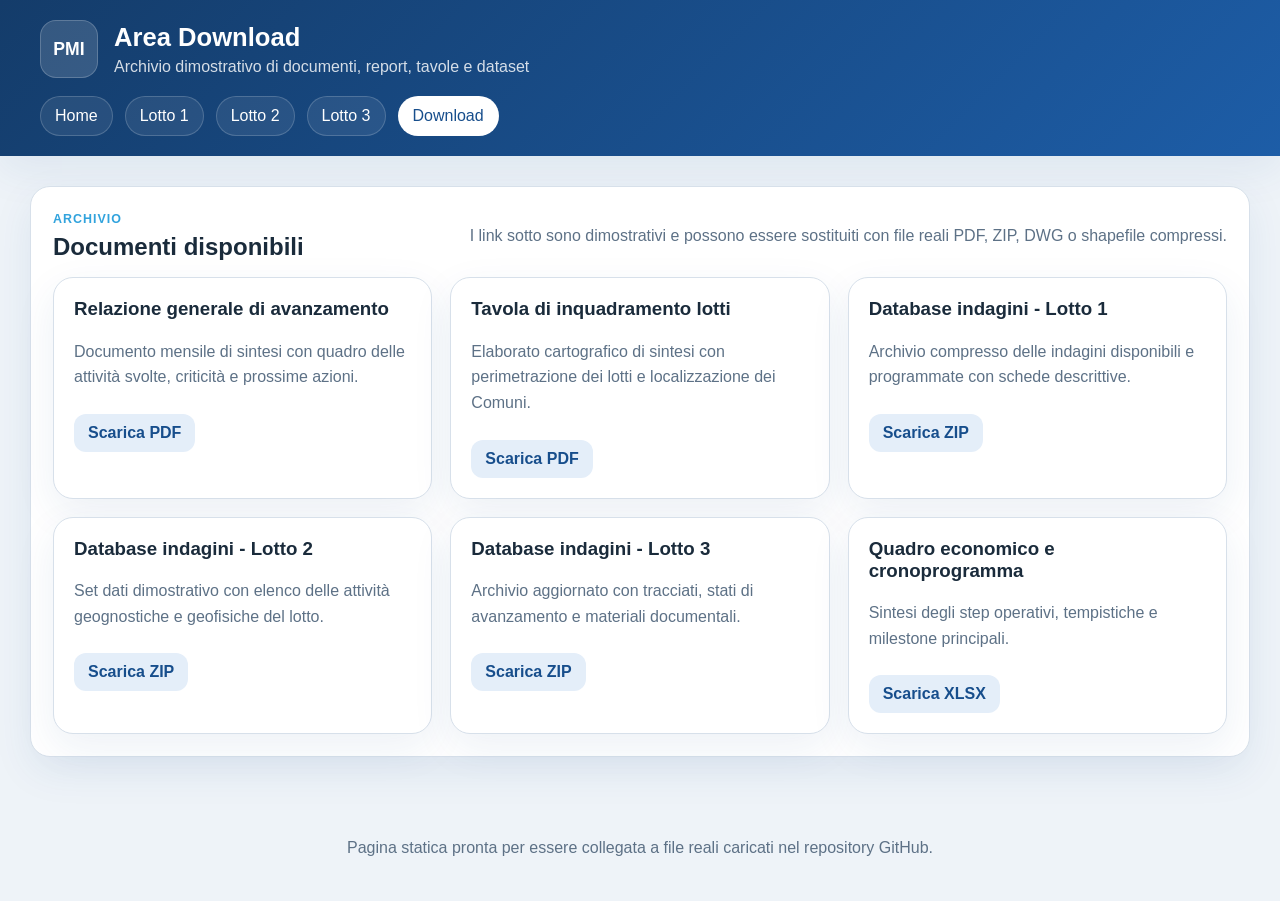
==== download.html @ 0e0c2eb6 "Add files via upload" ====
<!DOCTYPE html>
<html lang="it">
<head>
  <meta charset="UTF-8">
  <meta name="viewport" content="width=device-width, initial-scale=1.0">
  <title>Download - Portale Monitoraggio Indagini</title>
  <link rel="stylesheet" href="assets/css/style.css">
</head>
<body>
  <header class="site-header">
    <div class="brand-wrap">
      <div class="brand-badge">PMI</div>
      <div>
        <h1>Area Download</h1>
        <p class="subtitle">Archivio dimostrativo di documenti, report, tavole e dataset</p>
      </div>
    </div>
    <nav class="main-nav">
      <a href="index.html">Home</a>
      <a href="lotto1.html">Lotto 1</a>
      <a href="lotto2.html">Lotto 2</a>
      <a href="lotto3.html">Lotto 3</a>
      <a href="download.html" class="active">Download</a>
    </nav>
  </header>

  <main>
    <section class="content-card">
      <div class="section-head">
        <div>
          <span class="eyebrow">Archivio</span>
          <h2>Documenti disponibili</h2>
        </div>
        <p class="section-note">I link sotto sono dimostrativi e possono essere sostituiti con file reali PDF, ZIP, DWG o shapefile compressi.</p>
      </div>
      <div class="download-grid">
        <article class="download-card">
          <h3>Relazione generale di avanzamento</h3>
          <p>Documento mensile di sintesi con quadro delle attività svolte, criticità e prossime azioni.</p>
          <a href="#">Scarica PDF</a>
        </article>
        <article class="download-card">
          <h3>Tavola di inquadramento lotti</h3>
          <p>Elaborato cartografico di sintesi con perimetrazione dei lotti e localizzazione dei Comuni.</p>
          <a href="#">Scarica PDF</a>
        </article>
        <article class="download-card">
          <h3>Database indagini - Lotto 1</h3>
          <p>Archivio compresso delle indagini disponibili e programmate con schede descrittive.</p>
          <a href="#">Scarica ZIP</a>
        </article>
        <article class="download-card">
          <h3>Database indagini - Lotto 2</h3>
          <p>Set dati dimostrativo con elenco delle attività geognostiche e geofisiche del lotto.</p>
          <a href="#">Scarica ZIP</a>
        </article>
        <article class="download-card">
          <h3>Database indagini - Lotto 3</h3>
          <p>Archivio aggiornato con tracciati, stati di avanzamento e materiali documentali.</p>
          <a href="#">Scarica ZIP</a>
        </article>
        <article class="download-card">
          <h3>Quadro economico e cronoprogramma</h3>
          <p>Sintesi degli step operativi, tempistiche e milestone principali.</p>
          <a href="#">Scarica XLSX</a>
        </article>
      </div>
    </section>
  </main>

  <footer class="site-footer">
    <p>Pagina statica pronta per essere collegata a file reali caricati nel repository GitHub.</p>
  </footer>
</body>
</html>
---- assets/css/style.css ----
:root {
  --bg: #eef3f8;
  --panel: #ffffff;
  --line: #d7e0ea;
  --text: #1a2b3b;
  --muted: #5d7186;
  --primary: #174e8c;
  --primary-soft: #e4eef9;
  --accent: #31a3dd;
  --lot1: #2e7d32;
  --lot2: #ef6c00;
  --lot3: #7b1fa2;
  --shadow: 0 14px 40px rgba(23, 78, 140, 0.08);
}

* { box-sizing: border-box; }
html, body { margin: 0; padding: 0; font-family: Inter, Arial, sans-serif; color: var(--text); background: var(--bg); }
a { color: var(--primary); text-decoration: none; }
a:hover { text-decoration: underline; }

.site-header {
  background: linear-gradient(135deg, #143c6a, #1d5da7);
  color: #fff;
  padding: 20px clamp(16px, 4vw, 40px);
  box-shadow: var(--shadow);
}
.brand-wrap { display: flex; gap: 16px; align-items: center; flex-wrap: wrap; }
.brand-badge {
  width: 58px; height: 58px; border-radius: 16px; display: grid; place-items: center;
  font-weight: 800; font-size: 1.1rem; background: rgba(255,255,255,.14); border: 1px solid rgba(255,255,255,.2);
}
.site-header h1 { margin: 0; font-size: clamp(1.5rem, 2vw, 2.2rem); }
.subtitle { margin: 6px 0 0; color: rgba(255,255,255,.82); }
.main-nav { margin-top: 18px; display: flex; gap: 12px; flex-wrap: wrap; }
.main-nav a {
  color: #fff; padding: 10px 14px; border-radius: 999px; border: 1px solid rgba(255,255,255,.18);
  background: rgba(255,255,255,.08);
}
.main-nav a.active, .main-nav a:hover { background: #fff; color: var(--primary); text-decoration: none; }

main { padding: clamp(16px, 3vw, 30px); }
.hero-section {
  display: grid; grid-template-columns: 1.6fr .9fr; gap: 20px; align-items: stretch; margin-bottom: 20px;
}
.hero-section h2 { margin: 8px 0 12px; font-size: clamp(1.8rem, 3vw, 2.6rem); }
.hero-section p { line-height: 1.65; color: var(--muted); }
.eyebrow {
  display: inline-block; font-size: .78rem; font-weight: 700; letter-spacing: .08em;
  text-transform: uppercase; color: var(--accent);
}
.hero-card, .content-card, .panel, .mini-card, .download-card {
  background: var(--panel); border: 1px solid var(--line); border-radius: 20px; box-shadow: var(--shadow);
}
.hero-card {
  padding: 22px; display: grid; gap: 14px;
}
.hero-metric {
  padding: 16px; background: var(--primary-soft); border-radius: 16px; border: 1px solid #c9daee;
}
.hero-metric span, .section-note { color: var(--muted); }
.hero-metric strong { display: block; margin-top: 8px; font-size: 2rem; color: var(--primary); }

.content-card { padding: 22px; margin-bottom: 20px; }
.section-head, .panel-head {
  display: flex; align-items: flex-end; justify-content: space-between; gap: 16px; flex-wrap: wrap; margin-bottom: 16px;
}
.section-head h3, .section-head h2, .panel-head h2 { margin: 6px 0 0; }
.map-home, .map-lot {
  width: 100%; border-radius: 18px; border: 1px solid var(--line); overflow: hidden;
}
.map-home { height: 520px; }
.map-lot { height: 620px; }
.lot-buttons { display: flex; gap: 12px; flex-wrap: wrap; margin-top: 16px; }
.lot-chip {
  display: inline-flex; padding: 12px 18px; border-radius: 999px; color: #fff; font-weight: 700; text-decoration: none;
}
.lot-chip:hover { text-decoration: none; opacity: .92; }
.lot-1 { background: var(--lot1); }
.lot-2 { background: var(--lot2); }
.lot-3 { background: var(--lot3); }

.cards-grid.three-cols {
  display: grid; grid-template-columns: repeat(3, 1fr); gap: 18px;
}
.mini-card { padding: 20px; }
.mini-card h4 { margin-top: 0; }
.mini-card p { color: var(--muted); line-height: 1.55; }

.dashboard-layout {
  display: grid; grid-template-columns: minmax(270px, 320px) minmax(480px, 1fr) minmax(270px, 320px);
  gap: 18px; align-items: start;
}
.sidebar { display: grid; gap: 18px; }
.panel { padding: 18px; }
.list-block + .list-block { margin-top: 14px; }
.list-block h3 {
  margin: 0 0 10px; font-size: 1rem; padding-bottom: 8px; border-bottom: 1px solid var(--line);
}
.badge-list, .planned-list { list-style: none; margin: 0; padding: 0; display: grid; gap: 8px; }
.badge-list li, .planned-list li, .legend-row {
  display: flex; align-items: center; justify-content: space-between; gap: 10px; padding: 10px 12px;
  border-radius: 12px; background: #f7fafd; border: 1px solid #e1ebf5;
}
.badge-count {
  min-width: 34px; height: 34px; border-radius: 999px; display: grid; place-items: center; font-weight: 700;
  background: var(--primary); color: #fff;
}
.planned-list li { align-items: flex-start; flex-direction: column; }
.planned-list strong { color: var(--primary); }
.lot-summary {
  display: grid; grid-template-columns: repeat(3, 1fr); gap: 12px; margin-bottom: 16px;
}
.summary-card {
  padding: 12px 14px; border: 1px solid var(--line); border-radius: 14px; background: #f8fbff;
}
.summary-card span { display: block; color: var(--muted); font-size: .88rem; }
.summary-card strong { display: block; margin-top: 8px; font-size: 1.5rem; color: var(--primary); }
.progress-legend { margin-top: 16px; display: grid; gap: 8px; }
.legend-left { display: flex; align-items: center; gap: 10px; }
.legend-dot { width: 12px; height: 12px; border-radius: 999px; }

.download-grid {
  display: grid; grid-template-columns: repeat(3, 1fr); gap: 18px;
}
.download-card { padding: 20px; }
.download-card h3 { margin-top: 0; }
.download-card p { color: var(--muted); line-height: 1.6; }
.download-card a {
  display: inline-block; margin-top: 8px; padding: 10px 14px; border-radius: 12px; background: var(--primary-soft); font-weight: 700;
}
.download-card a:hover { text-decoration: none; }

.site-footer {
  padding: 16px 30px 28px; text-align: center; color: var(--muted);
}

.leaflet-popup-content-wrapper { border-radius: 14px; }
.popup-title { margin: 0 0 6px; font-size: 1rem; }
.popup-link {
  display: inline-block; margin-top: 8px; padding: 8px 12px; border-radius: 999px; background: var(--primary); color: #fff !important; text-decoration: none;
}

@media (max-width: 1180px) {
  .dashboard-layout { grid-template-columns: 1fr; }
  .map-lot { height: 520px; }
}

@media (max-width: 900px) {
  .hero-section, .cards-grid.three-cols, .download-grid, .lot-summary { grid-template-columns: 1fr; }
  .map-home { height: 420px; }
}

@media (max-width: 640px) {
  .site-header, main { padding-left: 14px; padding-right: 14px; }
  .panel, .content-card, .hero-card, .mini-card, .download-card { padding: 16px; }
  .map-home { height: 340px; }
  .map-lot { height: 420px; }
}
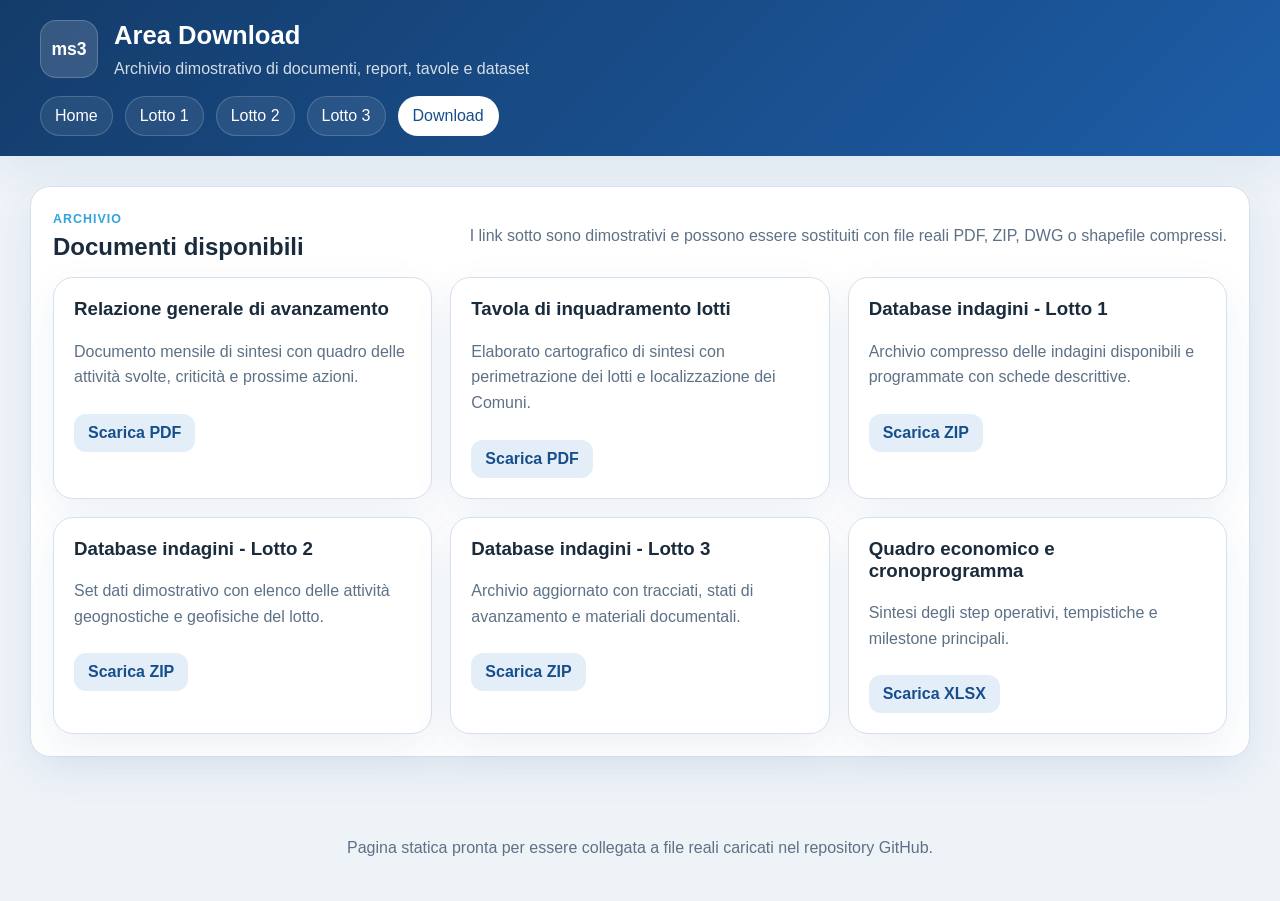
==== commit 91ac8ff6: "Update download.html" ====
--- a/download.html
+++ b/download.html
@@ -9,7 +9,8 @@
 <body>
   <header class="site-header">
     <div class="brand-wrap">
-      <div class="brand-badge">PMI</div>
+      <div class="brand-badge">ms3</div>
+      
       <div>
         <h1>Area Download</h1>
         <p class="subtitle">Archivio dimostrativo di documenti, report, tavole e dataset</p>
--- a/assets/css/style.css
+++ b/assets/css/style.css
@@ -13,146 +13,651 @@
   --shadow: 0 14px 40px rgba(23, 78, 140, 0.08);
 }
 
-* { box-sizing: border-box; }
-html, body { margin: 0; padding: 0; font-family: Inter, Arial, sans-serif; color: var(--text); background: var(--bg); }
-a { color: var(--primary); text-decoration: none; }
-a:hover { text-decoration: underline; }
-
+* {
+  box-sizing: border-box;
+}
+
+html,
+body {
+  margin: 0;
+  padding: 0;
+  font-family: Inter, Arial, sans-serif;
+  color: var(--text);
+  background: var(--bg);
+}
+
+a {
+  color: var(--primary);
+  text-decoration: none;
+}
+
+a:hover {
+  text-decoration: underline;
+}
+
+/* HEADER */
 .site-header {
   background: linear-gradient(135deg, #143c6a, #1d5da7);
   color: #fff;
   padding: 20px clamp(16px, 4vw, 40px);
   box-shadow: var(--shadow);
 }
-.brand-wrap { display: flex; gap: 16px; align-items: center; flex-wrap: wrap; }
+
+.header-inner {
+  width: 100%;
+}
+
+.hero-top {
+  display: flex;
+  align-items: flex-start;
+  justify-content: flex-start;
+  gap: 16px;
+  width: 100%;}
+
+.brand-wrap {
+  display: flex;
+  gap: 16px;
+  align-items: center;
+  flex-wrap: wrap;
+}
+
 .brand-badge {
-  width: 58px; height: 58px; border-radius: 16px; display: grid; place-items: center;
-  font-weight: 800; font-size: 1.1rem; background: rgba(255,255,255,.14); border: 1px solid rgba(255,255,255,.2);
-}
-.site-header h1 { margin: 0; font-size: clamp(1.5rem, 2vw, 2.2rem); }
-.subtitle { margin: 6px 0 0; color: rgba(255,255,255,.82); }
-.main-nav { margin-top: 18px; display: flex; gap: 12px; flex-wrap: wrap; }
+  width: 58px;
+  height: 58px;
+  border-radius: 16px;
+  display: grid;
+  place-items: center;
+  font-weight: 800;
+  font-size: 1.1rem;
+  background: rgba(255, 255, 255, 0.14);
+  border: 1px solid rgba(255, 255, 255, 0.2);
+  flex: 0 0 auto;
+}
+
+.hero-title-block {
+  flex: 1 1 auto;
+  min-width: 0;
+}
+
+.hero-title-line {
+  display: flex;
+  align-items: center;
+  gap: 10px;
+  flex-wrap: wrap;
+}
+
+.hero-title-line h1,
+.hero-title-line h2 {
+  margin: 0;
+  color: #fff;
+}
+
+.hero-title-line h1 {
+  font-size: 2.2rem;
+  line-height: 1.1;
+}
+
+.hero-title-line h2 {
+  font-size: 1.6rem;
+  font-weight: 600;
+  line-height: 1.1;
+}
+
+.hero-separator {
+  font-size: 1.5rem;
+  font-weight: 700;
+  line-height: 1;
+  color: #fff;
+}
+
+.site-header h1 {
+  margin: 0;
+  font-size: clamp(1.5rem, 2vw, 2.2rem);
+}
+
+.subtitle {
+  margin: 10px 0 0;
+  color: rgba(255, 255, 255, 0.82);
+}
+
+.logo-dc {
+  flex: 0 0 auto;
+  display: block;
+  height: 72px;
+  width: auto;
+  max-width: 240px;
+  object-fit: contain;
+  margin-left: auto;
+}
+
+.main-nav {
+  margin-top: 18px;
+  display: flex;
+  gap: 12px;
+  flex-wrap: wrap;
+}
+
 .main-nav a {
-  color: #fff; padding: 10px 14px; border-radius: 999px; border: 1px solid rgba(255,255,255,.18);
-  background: rgba(255,255,255,.08);
-}
-.main-nav a.active, .main-nav a:hover { background: #fff; color: var(--primary); text-decoration: none; }
-
-main { padding: clamp(16px, 3vw, 30px); }
+  color: #fff;
+  padding: 10px 14px;
+  border-radius: 999px;
+  border: 1px solid rgba(255, 255, 255, 0.18);
+  background: rgba(255, 255, 255, 0.08);
+}
+
+.main-nav a.active,
+.main-nav a:hover {
+  background: #fff;
+  color: var(--primary);
+  text-decoration: none;
+}
+
+/* LAYOUT GENERALE */
+main {
+  padding: clamp(16px, 3vw, 30px);
+}
+
 .hero-section {
-  display: grid; grid-template-columns: 1.6fr .9fr; gap: 20px; align-items: stretch; margin-bottom: 20px;
-}
-.hero-section h2 { margin: 8px 0 12px; font-size: clamp(1.8rem, 3vw, 2.6rem); }
-.hero-section p { line-height: 1.65; color: var(--muted); }
+  display: grid;
+  grid-template-columns: 1.6fr 0.9fr;
+  gap: 20px;
+  align-items: stretch;
+  margin-bottom: 20px;
+}
+
+.hero-section h2 {
+  margin: 8px 0 12px;
+  font-size: clamp(1.8rem, 3vw, 2.6rem);
+}
+
+.hero-section p {
+  line-height: 1.65;
+  color: var(--muted);
+}
+
 .eyebrow {
-  display: inline-block; font-size: .78rem; font-weight: 700; letter-spacing: .08em;
-  text-transform: uppercase; color: var(--accent);
-}
-.hero-card, .content-card, .panel, .mini-card, .download-card {
-  background: var(--panel); border: 1px solid var(--line); border-radius: 20px; box-shadow: var(--shadow);
-}
+  display: inline-block;
+  font-size: 0.78rem;
+  font-weight: 700;
+  letter-spacing: 0.08em;
+  text-transform: uppercase;
+  color: var(--accent);
+}
+
+.hero-card,
+.content-card,
+.panel,
+.mini-card,
+.download-card {
+  background: var(--panel);
+  border: 1px solid var(--line);
+  border-radius: 20px;
+  box-shadow: var(--shadow);
+}
+
 .hero-card {
-  padding: 22px; display: grid; gap: 14px;
-}
+  padding: 22px;
+  display: grid;
+  gap: 14px;
+}
+
 .hero-metric {
-  padding: 16px; background: var(--primary-soft); border-radius: 16px; border: 1px solid #c9daee;
-}
-.hero-metric span, .section-note { color: var(--muted); }
-.hero-metric strong { display: block; margin-top: 8px; font-size: 2rem; color: var(--primary); }
-
-.content-card { padding: 22px; margin-bottom: 20px; }
-.section-head, .panel-head {
-  display: flex; align-items: flex-end; justify-content: space-between; gap: 16px; flex-wrap: wrap; margin-bottom: 16px;
-}
-.section-head h3, .section-head h2, .panel-head h2 { margin: 6px 0 0; }
-.map-home, .map-lot {
-  width: 100%; border-radius: 18px; border: 1px solid var(--line); overflow: hidden;
-}
-.map-home { height: 520px; }
-.map-lot { height: 620px; }
-.lot-buttons { display: flex; gap: 12px; flex-wrap: wrap; margin-top: 16px; }
+  padding: 16px;
+  background: var(--primary-soft);
+  border-radius: 16px;
+  border: 1px solid #c9daee;
+}
+
+.hero-metric span,
+.section-note {
+  color: var(--muted);
+}
+
+.hero-metric strong {
+  display: block;
+  margin-top: 8px;
+  font-size: 2rem;
+  color: var(--primary);
+}
+
+.content-card {
+  padding: 22px;
+  margin-bottom: 20px;
+}
+
+.section-head,
+.panel-head {
+  display: flex;
+  align-items: flex-end;
+  justify-content: space-between;
+  gap: 16px;
+  flex-wrap: wrap;
+  margin-bottom: 16px;
+}
+
+.section-head h3,
+.section-head h2,
+.panel-head h2 {
+  margin: 6px 0 0;
+}
+
+/* MAPPE */
+.map-home,
+.map-lot {
+  width: 100%;
+  border-radius: 18px;
+  border: 1px solid var(--line);
+  overflow: hidden;
+}
+
+.map-home {
+  height: 520px;
+}
+
+.map-lot {
+  height: 620px;
+}
+
+#homeMap,
+#lotMap {
+  position: relative;
+  z-index: 1;
+}
+
+/* PULSANTI LOTTO */
+.lot-buttons {
+  display: flex;
+  gap: 12px;
+  flex-wrap: wrap;
+  margin-top: 16px;
+}
+
 .lot-chip {
-  display: inline-flex; padding: 12px 18px; border-radius: 999px; color: #fff; font-weight: 700; text-decoration: none;
-}
-.lot-chip:hover { text-decoration: none; opacity: .92; }
-.lot-1 { background: var(--lot1); }
-.lot-2 { background: var(--lot2); }
-.lot-3 { background: var(--lot3); }
-
+  display: inline-flex;
+  padding: 12px 18px;
+  border-radius: 999px;
+  color: #fff;
+  font-weight: 700;
+  text-decoration: none;
+}
+
+.lot-chip:hover {
+  text-decoration: none;
+  opacity: 0.92;
+}
+
+.lot-1 {
+  background: var(--lot1);
+}
+
+.lot-2 {
+  background: var(--lot2);
+}
+
+.lot-3 {
+  background: var(--lot3);
+}
+
+/* CARD */
 .cards-grid.three-cols {
-  display: grid; grid-template-columns: repeat(3, 1fr); gap: 18px;
-}
-.mini-card { padding: 20px; }
-.mini-card h4 { margin-top: 0; }
-.mini-card p { color: var(--muted); line-height: 1.55; }
-
+  display: grid;
+  grid-template-columns: repeat(3, 1fr);
+  gap: 18px;
+}
+
+.mini-card {
+  padding: 20px;
+}
+
+.mini-card h4 {
+  margin-top: 0;
+}
+
+.mini-card p {
+  color: var(--muted);
+  line-height: 1.55;
+}
+
+/* DASHBOARD */
 .dashboard-layout {
-  display: grid; grid-template-columns: minmax(270px, 320px) minmax(480px, 1fr) minmax(270px, 320px);
-  gap: 18px; align-items: start;
-}
-.sidebar { display: grid; gap: 18px; }
-.panel { padding: 18px; }
-.list-block + .list-block { margin-top: 14px; }
+  display: grid;
+  grid-template-columns: minmax(270px, 320px) minmax(480px, 1fr) minmax(270px, 320px);
+  gap: 18px;
+  align-items: start;
+}
+
+.sidebar {
+  display: grid;
+  gap: 18px;
+}
+
+.panel {
+  padding: 18px;
+}
+
+.list-block + .list-block {
+  margin-top: 14px;
+}
+
 .list-block h3 {
-  margin: 0 0 10px; font-size: 1rem; padding-bottom: 8px; border-bottom: 1px solid var(--line);
-}
-.badge-list, .planned-list { list-style: none; margin: 0; padding: 0; display: grid; gap: 8px; }
-.badge-list li, .planned-list li, .legend-row {
-  display: flex; align-items: center; justify-content: space-between; gap: 10px; padding: 10px 12px;
-  border-radius: 12px; background: #f7fafd; border: 1px solid #e1ebf5;
-}
+  margin: 0 0 10px;
+  font-size: 1rem;
+  padding-bottom: 8px;
+  border-bottom: 1px solid var(--line);
+}
+
+.badge-list,
+.planned-list {
+  list-style: none;
+  margin: 0;
+  padding: 0;
+  display: grid;
+  gap: 8px;
+}
+
+.badge-list li,
+.planned-list li,
+.legend-row {
+  display: flex;
+  align-items: center;
+  justify-content: space-between;
+  gap: 10px;
+  padding: 10px 12px;
+  border-radius: 12px;
+  background: #f7fafd;
+  border: 1px solid #e1ebf5;
+}
+
 .badge-count {
-  min-width: 34px; height: 34px; border-radius: 999px; display: grid; place-items: center; font-weight: 700;
-  background: var(--primary); color: #fff;
-}
-.planned-list li { align-items: flex-start; flex-direction: column; }
-.planned-list strong { color: var(--primary); }
+  min-width: 34px;
+  height: 34px;
+  border-radius: 999px;
+  display: grid;
+  place-items: center;
+  font-weight: 700;
+  background: var(--primary);
+  color: #fff;
+}
+
+.planned-list li {
+  align-items: flex-start;
+  flex-direction: column;
+}
+
+.planned-list strong {
+  color: var(--primary);
+}
+
 .lot-summary {
-  display: grid; grid-template-columns: repeat(3, 1fr); gap: 12px; margin-bottom: 16px;
-}
+  display: grid;
+  grid-template-columns: repeat(3, 1fr);
+  gap: 12px;
+  margin-bottom: 16px;
+}
+
 .summary-card {
-  padding: 12px 14px; border: 1px solid var(--line); border-radius: 14px; background: #f8fbff;
-}
-.summary-card span { display: block; color: var(--muted); font-size: .88rem; }
-.summary-card strong { display: block; margin-top: 8px; font-size: 1.5rem; color: var(--primary); }
-.progress-legend { margin-top: 16px; display: grid; gap: 8px; }
-.legend-left { display: flex; align-items: center; gap: 10px; }
-.legend-dot { width: 12px; height: 12px; border-radius: 999px; }
-
+  padding: 12px 14px;
+  border: 1px solid var(--line);
+  border-radius: 14px;
+  background: #f8fbff;
+}
+
+.summary-card span {
+  display: block;
+  color: var(--muted);
+  font-size: 0.88rem;
+}
+
+.summary-card strong {
+  display: block;
+  margin-top: 8px;
+  font-size: 1.5rem;
+  color: var(--primary);
+}
+
+.progress-legend {
+  margin-top: 16px;
+  display: grid;
+  gap: 8px;
+}
+
+.legend-left {
+  display: flex;
+  align-items: center;
+  gap: 10px;
+}
+
+.legend-dot {
+  width: 12px;
+  height: 12px;
+  border-radius: 999px;
+}
+
+/* DOWNLOAD */
 .download-grid {
-  display: grid; grid-template-columns: repeat(3, 1fr); gap: 18px;
-}
-.download-card { padding: 20px; }
-.download-card h3 { margin-top: 0; }
-.download-card p { color: var(--muted); line-height: 1.6; }
+  display: grid;
+  grid-template-columns: repeat(3, 1fr);
+  gap: 18px;
+}
+
+.download-card {
+  padding: 20px;
+}
+
+.download-card h3 {
+  margin-top: 0;
+}
+
+.download-card p {
+  color: var(--muted);
+  line-height: 1.6;
+}
+
 .download-card a {
-  display: inline-block; margin-top: 8px; padding: 10px 14px; border-radius: 12px; background: var(--primary-soft); font-weight: 700;
-}
-.download-card a:hover { text-decoration: none; }
-
+  display: inline-block;
+  margin-top: 8px;
+  padding: 10px 14px;
+  border-radius: 12px;
+  background: var(--primary-soft);
+  font-weight: 700;
+}
+
+.download-card a:hover {
+  text-decoration: none;
+}
+
+/* FOOTER */
 .site-footer {
-  padding: 16px 30px 28px; text-align: center; color: var(--muted);
-}
-
-.leaflet-popup-content-wrapper { border-radius: 14px; }
-.popup-title { margin: 0 0 6px; font-size: 1rem; }
+  padding: 16px 30px 28px;
+  text-align: center;
+  color: var(--muted);
+}
+
+/* POPUP LEAFLET */
+.leaflet-popup-content-wrapper {
+  border-radius: 14px;
+}
+
+.popup-title {
+  margin: 0 0 6px;
+  font-size: 1rem;
+}
+
 .popup-link {
-  display: inline-block; margin-top: 8px; padding: 8px 12px; border-radius: 999px; background: var(--primary); color: #fff !important; text-decoration: none;
-}
-
+  display: inline-block;
+  margin-top: 8px;
+  padding: 8px 12px;
+  border-radius: 999px;
+  background: var(--primary);
+  color: #fff !important;
+  text-decoration: none;
+}
+
+/* CONTROLLI LEAFLET */
+.leaflet-control-layers {
+  z-index: 9999 !important;
+  background: #ffffff !important;
+  border: 1px solid #cfcfcf !important;
+  border-radius: 8px;
+  box-shadow: 0 2px 10px rgba(0, 0, 0, 0.12);
+}
+
+.leaflet-control,
+.leaflet-control-layers,
+.opacity-control {
+  z-index: 9999 !important;
+}
+
+.leaflet-top,
+.leaflet-bottom {
+  z-index: 9999 !important;
+}
+
+/* RESPONSIVE */
 @media (max-width: 1180px) {
-  .dashboard-layout { grid-template-columns: 1fr; }
-  .map-lot { height: 520px; }
+  .dashboard-layout {
+    grid-template-columns: 1fr;
+  }
+
+  .map-lot {
+    height: 520px;
+  }
+}
+
+@media (max-width: 992px) {
+  .logo-dc {
+    height: 58px;
+    max-width: 190px;
+  }
+
+  .hero-title-line h1 {
+    font-size: 1.9rem;
+  }
+
+  .hero-title-line h2 {
+    font-size: 1.2rem;
+  }
 }
 
 @media (max-width: 900px) {
-  .hero-section, .cards-grid.three-cols, .download-grid, .lot-summary { grid-template-columns: 1fr; }
-  .map-home { height: 420px; }
+  .hero-section,
+  .cards-grid.three-cols,
+  .download-grid,
+  .lot-summary {
+    grid-template-columns: 1fr;
+  }
+
+  .map-home {
+    height: 420px;
+  }
+}
+
+@media (max-width: 768px) {
+  .hero-top {
+    flex-wrap: wrap;
+    align-items: flex-start;
+  }
+
+  .brand-badge {
+    order: 1;
+  }
+
+  .hero-title-block {
+    order: 2;
+    flex: 1 1 100%;
+  }
+
+  .logo-dc {
+    order: 3;
+    margin-left: 0;
+    height: 48px;
+    max-width: 150px;
+  }
+
+  .hero-title-line {
+    gap: 8px;
+  }
+
+  .hero-title-line h1 {
+    font-size: 1.6rem;
+  }
+
+  .hero-title-line h2 {
+    font-size: 1rem;
+  }
+
+  .hero-separator {
+    font-size: 1rem;
+  }
+
+  .site-header,
+  main {
+    padding-left: 14px;
+    padding-right: 14px;
+  }
+
+  .panel,
+  .content-card,
+  .hero-card,
+  .mini-card,
+  .download-card {
+    padding: 16px;
+  }
+
+  .map-home {
+    height: 340px;
+  }
+
+  .map-lot {
+    height: 420px;
+  }
 }
 
 @media (max-width: 640px) {
-  .site-header, main { padding-left: 14px; padding-right: 14px; }
-  .panel, .content-card, .hero-card, .mini-card, .download-card { padding: 16px; }
-  .map-home { height: 340px; }
-  .map-lot { height: 420px; }
-}
+  .main-nav {
+    gap: 8px;
+  }
+
+  .main-nav a {
+    padding: 9px 12px;
+    font-size: 0.95rem;
+  }
+}
+.home-brand {
+  display: flex;
+  align-items: center;
+  justify-content: space-between;
+  gap: 20px;
+}
+
+.home-logo-title {
+  display: flex;
+  align-items: center;
+  gap: 16px;
+  margin-left: auto;
+}
+
+.home-logo-title h1 {
+  margin: 0;
+  color: #fff;
+  font-size: 2.1rem;
+}
+
+.home-logo-title .subtitle {
+  margin: 6px 0 0;
+}
+
+@media (max-width: 768px) {
+  .home-brand {
+    flex-wrap: wrap;
+  }
+
+  .home-logo-title {
+    margin-left: 0;
+    flex-wrap: wrap;
+  }
+
+  .home-logo-title h1 {
+    font-size: 1.5rem;
+  }
+}
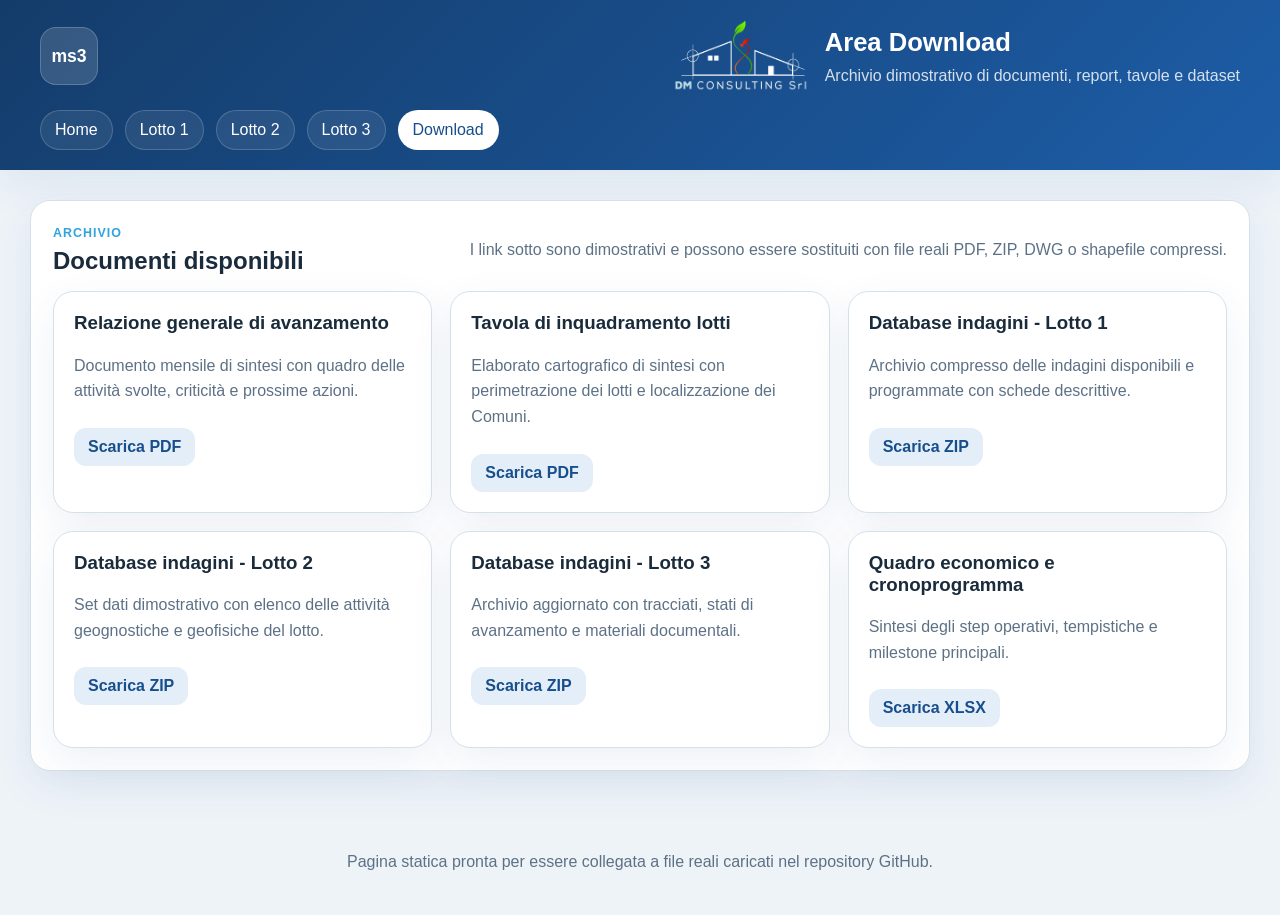
==== commit 977d7cf1: "Update download.html" ====
--- a/download.html
+++ b/download.html
@@ -10,6 +10,7 @@
   <header class="site-header">
     <div class="brand-wrap">
       <div class="brand-badge">ms3</div>
+       <img src="assets/images/DMConsulting1.png" class="logo-dc" alt="DM Consulting">
       
       <div>
         <h1>Area Download</h1>
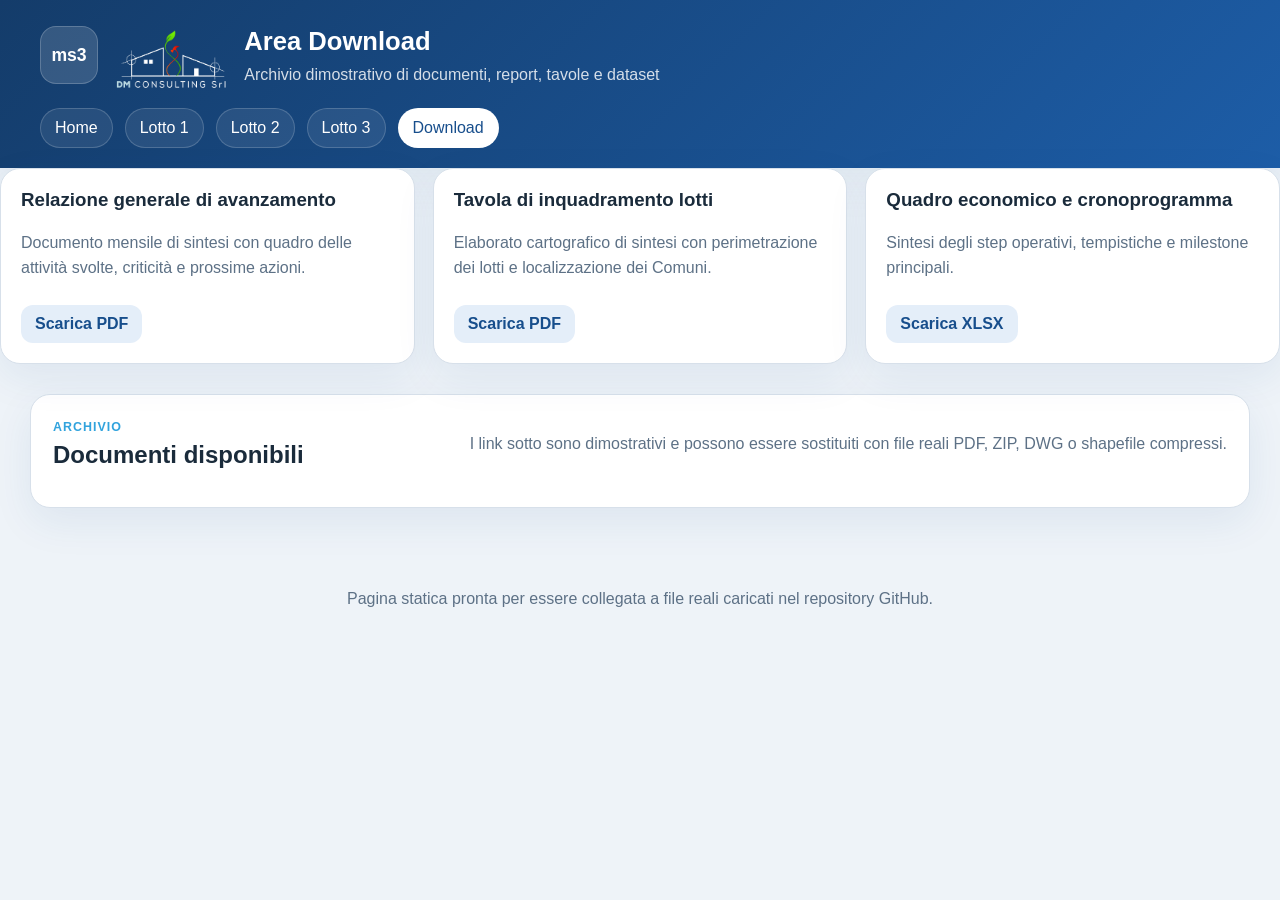
==== commit 58aec7f6: "Update download.html" ====
--- a/download.html
+++ b/download.html
@@ -26,6 +26,31 @@
     </nav>
   </header>
 
+<div class="download-grid" id="downloadGrid">
+  <article class="download-card">
+    <h3>Relazione generale di avanzamento</h3>
+    <p>Documento mensile di sintesi con quadro delle attività svolte, criticità e prossime azioni.</p>
+    <a href="#">Scarica PDF</a>
+  </article>
+
+  <article class="download-card">
+    <h3>Tavola di inquadramento lotti</h3>
+    <p>Elaborato cartografico di sintesi con perimetrazione dei lotti e localizzazione dei Comuni.</p>
+    <a href="#">Scarica PDF</a>
+  </article>
+
+  <article class="download-card">
+    <h3>Quadro economico e cronoprogramma</h3>
+    <p>Sintesi degli step operativi, tempistiche e milestone principali.</p>
+    <a href="#">Scarica XLSX</a>
+  </article>
+</div>
+
+
+
+
+
+  
   <main>
     <section class="content-card">
       <div class="section-head">
@@ -35,43 +60,83 @@
         </div>
         <p class="section-note">I link sotto sono dimostrativi e possono essere sostituiti con file reali PDF, ZIP, DWG o shapefile compressi.</p>
       </div>
-      <div class="download-grid">
-        <article class="download-card">
-          <h3>Relazione generale di avanzamento</h3>
-          <p>Documento mensile di sintesi con quadro delle attività svolte, criticità e prossime azioni.</p>
-          <a href="#">Scarica PDF</a>
-        </article>
-        <article class="download-card">
-          <h3>Tavola di inquadramento lotti</h3>
-          <p>Elaborato cartografico di sintesi con perimetrazione dei lotti e localizzazione dei Comuni.</p>
-          <a href="#">Scarica PDF</a>
-        </article>
-        <article class="download-card">
-          <h3>Database indagini - Lotto 1</h3>
-          <p>Archivio compresso delle indagini disponibili e programmate con schede descrittive.</p>
-          <a href="#">Scarica ZIP</a>
-        </article>
-        <article class="download-card">
-          <h3>Database indagini - Lotto 2</h3>
-          <p>Set dati dimostrativo con elenco delle attività geognostiche e geofisiche del lotto.</p>
-          <a href="#">Scarica ZIP</a>
-        </article>
-        <article class="download-card">
-          <h3>Database indagini - Lotto 3</h3>
-          <p>Archivio aggiornato con tracciati, stati di avanzamento e materiali documentali.</p>
-          <a href="#">Scarica ZIP</a>
-        </article>
-        <article class="download-card">
-          <h3>Quadro economico e cronoprogramma</h3>
-          <p>Sintesi degli step operativi, tempistiche e milestone principali.</p>
-          <a href="#">Scarica XLSX</a>
-        </article>
-      </div>
+      
     </section>
   </main>
 
   <footer class="site-footer">
     <p>Pagina statica pronta per essere collegata a file reali caricati nel repository GitHub.</p>
   </footer>
+
+<script>
+  function downloadGeoJSON(key) {
+    const raw = localStorage.getItem(key);
+    const points = raw ? JSON.parse(raw) : [];
+
+    if (!points.length) {
+      alert('Non ci sono dati salvati per questo lotto.');
+      return;
+    }
+
+    const geojson = {
+      type: 'FeatureCollection',
+      features: points.map((item) => ({
+        type: 'Feature',
+        properties: {
+          tipo: item.tipo,
+          nome: item.nome
+        },
+        geometry: {
+          type: 'Point',
+          coordinates: [item.lng, item.lat]
+        }
+      }))
+    };
+
+    const blob = new Blob([JSON.stringify(geojson, null, 2)], {
+      type: 'application/geo+json'
+    });
+
+    const url = URL.createObjectURL(blob);
+    const a = document.createElement('a');
+    a.href = url;
+    a.download = `${key.replace('indagini_', '')}_indagini.geojson`;
+    document.body.appendChild(a);
+    a.click();
+    document.body.removeChild(a);
+    URL.revokeObjectURL(url);
+  }
+
+  const grid = document.getElementById('downloadGrid');
+
+  [
+    { key: 'indagini_lotto1', title: 'Shape creati - Lotto 1', text: 'Esporta in GeoJSON i punti creati nella pagina Lotto 1.' },
+    { key: 'indagini_lotto2', title: 'Shape creati - Lotto 2', text: 'Esporta in GeoJSON i punti creati nella pagina Lotto 2.' },
+    { key: 'indagini_lotto3', title: 'Shape creati - Lotto 3', text: 'Esporta in GeoJSON i punti creati nella pagina Lotto 3.' }
+  ].forEach((item) => {
+    const raw = localStorage.getItem(item.key);
+    const points = raw ? JSON.parse(raw) : [];
+
+    if (!points.length) return;
+
+    const article = document.createElement('article');
+    article.className = 'download-card';
+    article.innerHTML = `
+      <h3>${item.title}</h3>
+      <p>${item.text}</p>
+      <a href="#" data-key="${item.key}">Scarica GeoJSON</a>
+    `;
+    grid.appendChild(article);
+  });
+
+  grid.addEventListener('click', function (e) {
+    const link = e.target.closest('a[data-key]');
+    if (!link) return;
+
+    e.preventDefault();
+    downloadGeoJSON(link.dataset.key);
+  });
+</script>
+  
 </body>
 </html>
--- a/assets/css/style.css
+++ b/assets/css/style.css
@@ -77,6 +77,9 @@
 .hero-title-block {
   flex: 1 1 auto;
   min-width: 0;
+  display: flex;
+  flex-direction: column;
+  align-items: flex-start;
 }
 
 .hero-title-line {
@@ -121,13 +124,12 @@
 }
 
 .logo-dc {
-  flex: 0 0 auto;
   display: block;
-  height: 72px;
+  height: 60px;
   width: auto;
-  max-width: 240px;
+  margin: 10px 0 0 0;
+  max-width: 220px;
   object-fit: contain;
-  margin-left: auto;
 }
 
 .main-nav {
@@ -661,3 +663,197 @@
     font-size: 1.5rem;
   }
 }
+/* CORREZIONE HEADER LOTTI */
+.hero-top {
+  display: flex;
+  align-items: flex-start;
+  justify-content: flex-start !important;
+  gap: 16px;
+  width: 100%;
+}
+
+.hero-title-block {
+  flex: 1 1 auto;
+  min-width: 0;
+  display: flex;
+  flex-direction: column;
+  align-items: flex-start !important;
+}
+
+.logo-dc {
+  display: block;
+  height: 60px;
+  width: auto;
+  margin: 10px 0 0 0 !important;
+  max-width: 220px;
+  object-fit: contain;
+}
+
+.hero-title-line {
+  display: flex;
+  align-items: center;
+  gap: 10px;
+  flex-wrap: wrap;
+}
+
+.hero-title-line h1,
+.hero-title-line h2 {
+  margin: 0;
+  color: #fff;
+}
+
+.hero-title-line h1 {
+  font-size: 2.2rem;
+  line-height: 1.1;
+}
+
+.hero-title-line h2 {
+  font-size: 1.6rem;
+  font-weight: 600;
+  line-height: 1.1;
+}
+
+.hero-separator {
+  font-size: 1.5rem;
+  font-weight: 700;
+  line-height: 1;
+  color: #fff;
+}
+
+/* HOME */
+.home-brand {
+  display: flex;
+  align-items: center;
+  justify-content: space-between;
+  gap: 20px;
+}
+
+.home-logo-title {
+  display: flex;
+  align-items: center;
+  gap: 16px;
+  margin-left: auto;
+}
+
+.home-logo-title h1 {
+  margin: 0;
+  color: #fff;
+  font-size: 2.1rem;
+}
+
+.home-logo-title .subtitle {
+  margin: 6px 0 0;
+}
+
+/* RESPONSIVE */
+@media (max-width: 992px) {
+  .logo-dc {
+    height: 58px;
+    max-width: 190px;
+  }
+
+  .hero-title-line h1 {
+    font-size: 1.9rem;
+  }
+
+  .hero-title-line h2 {
+    font-size: 1.2rem;
+  }
+}
+
+@media (max-width: 768px) {
+  .hero-top {
+    flex-wrap: wrap;
+    align-items: flex-start;
+  }
+
+  .hero-title-block {
+    flex: 1 1 100%;
+  }
+
+  .logo-dc {
+    height: 48px;
+    max-width: 150px;
+    margin: 10px 0 0 0 !important;
+  }
+
+  .hero-title-line {
+    gap: 8px;
+  }
+
+  .hero-title-line h1 {
+    font-size: 1.6rem;
+  }
+
+  .hero-title-line h2 {
+    font-size: 1rem;
+  }
+
+  .hero-separator {
+    font-size: 1rem;
+  }
+
+  .home-brand {
+    flex-wrap: wrap;
+  }
+
+  .home-logo-title {
+    margin-left: 0;
+    flex-wrap: wrap;
+  }
+
+  .home-logo-title h1 {
+    font-size: 1.5rem;
+  }
+}
+.input-form {
+  display: grid;
+  gap: 10px;
+}
+
+.input-form label {
+  font-size: 0.9rem;
+  font-weight: 600;
+  color: var(--text);
+}
+
+.input-form input,
+.input-form select {
+  width: 100%;
+  padding: 10px 12px;
+  border: 1px solid var(--line);
+  border-radius: 10px;
+  background: #fff;
+  font: inherit;
+}
+
+.input-actions {
+  display: flex;
+  gap: 10px;
+  flex-wrap: wrap;
+  margin-top: 4px;
+}
+
+.input-actions button {
+  padding: 10px 14px;
+  border: 1px solid var(--primary);
+  border-radius: 10px;
+  background: var(--primary);
+  color: #fff;
+  font-weight: 600;
+  cursor: pointer;
+}
+
+.input-actions button:hover {
+  opacity: 0.92;
+}
+
+.input-note {
+  margin: 0;
+  font-size: 0.85rem;
+  color: var(--muted);
+}
+.picking-point,
+.picking-point .leaflet-interactive {
+  cursor: crosshair !important;
+}
